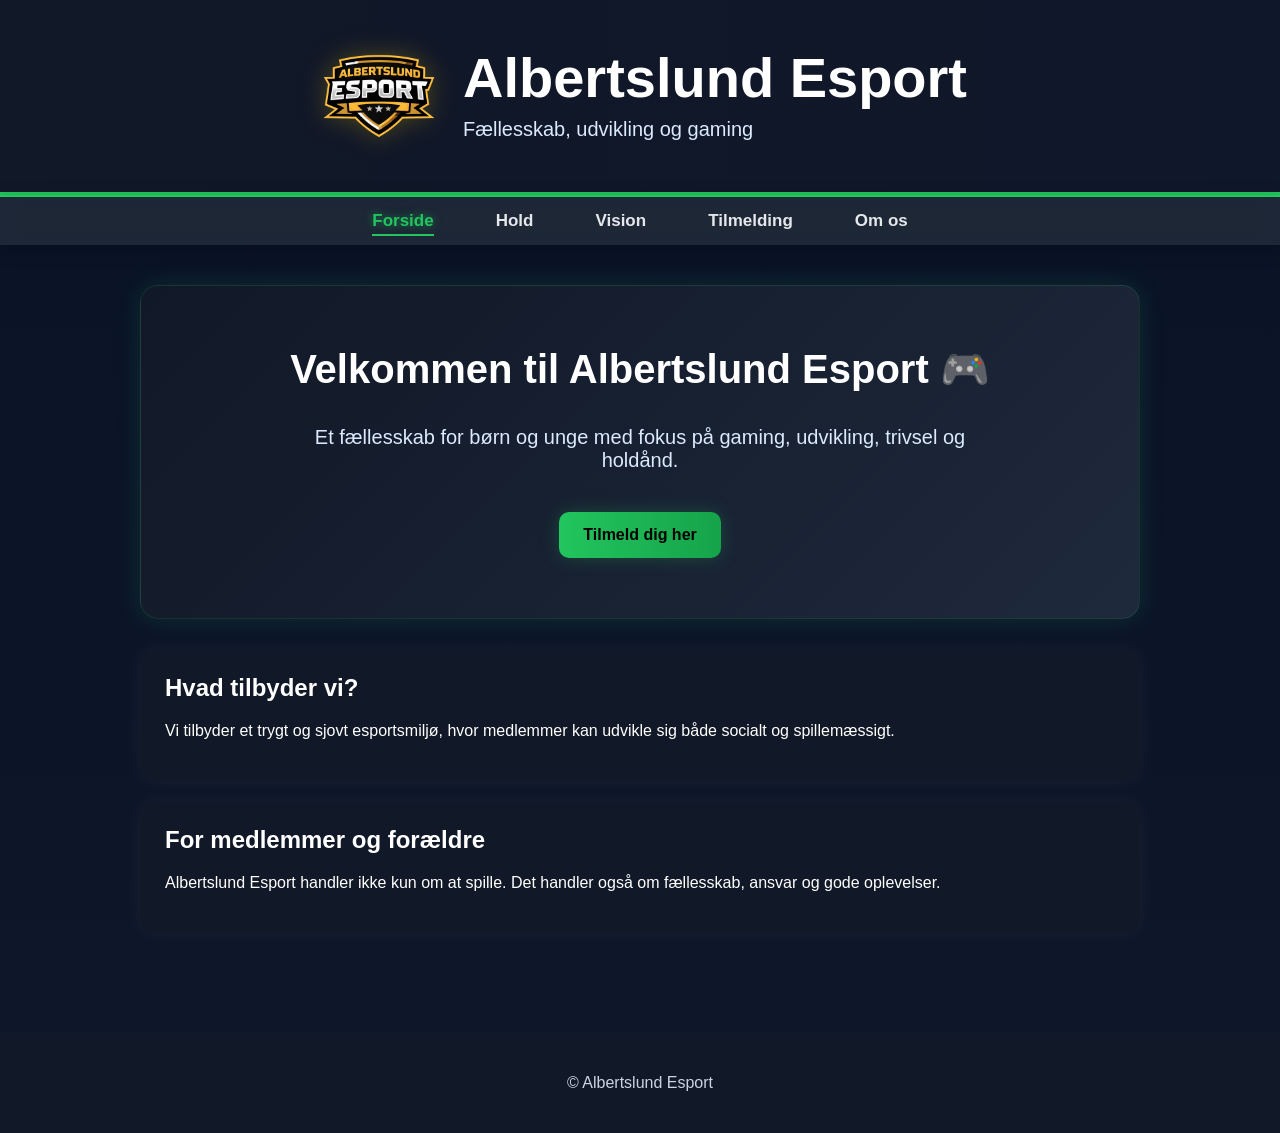
==== index.html @ 55d996cd "Update index.html" ====
<!DOCTYPE html>
<html lang="da">
<head>
  <meta charset="UTF-8">
  <meta name="viewport" content="width=device-width, initial-scale=1.0">
  <title>Albertslund Esport</title>
  <link rel="stylesheet" href="style.css">
</head>

<body>

<header>
  <div class="header-inner">
    <img src="logo.png" alt="Albertslund Esport logo" class="logo">
    <div class="header-text">
      <h1>Albertslund Esport</h1>
      <p>Fællesskab, udvikling og gaming</p>
    </div>
  </div>
</header>

<nav class="navbar">
  <a href="index.html" class="active">Forside</a>
  <a href="hold.html">Hold</a>
  <a href="vision.html">Vision</a>
  <a href="tilmelding.html">Tilmelding</a>
  <a href="omos.html">Om os</a>
</nav>

<main>

  <section class="hero">
    <h2>Velkommen til Albertslund Esport 🎮</h2>
    <p>
      Et fællesskab for børn og unge med fokus på gaming,
      udvikling, trivsel og holdånd.
    </p>
    <a href="tilmelding.html" class="button">Tilmeld dig her</a>
  </section>

  <section class="card">
    <h2>Hvad tilbyder vi?</h2>
    <p>
      Vi tilbyder et trygt og sjovt esportsmiljø, hvor medlemmer kan
      udvikle sig både socialt og spillemæssigt.
    </p>
  </section>

  <section class="card">
    <h2>For medlemmer og forældre</h2>
    <p>
      Albertslund Esport handler ikke kun om at spille.
      Det handler også om fællesskab, ansvar og gode oplevelser.
    </p>
  </section>

</main>

<footer>
  <p>© Albertslund Esport</p>
</footer>

</body>
</html>
---- style.css ----
body {
  margin: 0;
  font-family: Arial, sans-serif;
  background: linear-gradient(180deg, #081226 0%, #0f172a 100%);
  color: white;
}

header {
  background: linear-gradient(90deg, #111827 0%, #0f172a 100%);
  padding: 30px 20px;
  text-align: center;
  border-bottom: 3px solid #22c55e;
}

header h1 {
  margin: 0;
  font-size: 48px;
}

header p {
  margin-top: 10px;
  color: #cbd5e1;
  font-size: 18px;
}

nav {
  background: rgba(31, 41, 55, 0.95);
  padding: 14px;
  text-align: center;
  position: sticky;
  top: 0;
}

nav a {
  color: white;
  text-decoration: none;
  margin: 0 16px;
  font-weight: bold;
  font-size: 17px;
}

nav a:hover {
  color: #22c55e;
}

main {
  max-width: 1000px;
  margin: 0 auto;
  padding: 40px 20px;
  text-align: center;
}

.hero {
  background: linear-gradient(135deg, #111827 0%, #1e293b 100%);
  padding: 60px 30px;
  border-radius: 18px;
  margin-bottom: 30px;
  box-shadow: 0 0 25px rgba(34, 197, 94, 0.15);
}

.hero h2 {
  font-size: 40px;
  margin-top: 0;
}

.hero p {
  font-size: 20px;
  color: #dbeafe;
  max-width: 700px;
  margin: 0 auto 20px;
}

.button {
  display: inline-block;
  margin-top: 20px;
  background: #22c55e;
  color: black;
  padding: 14px 24px;
  border-radius: 10px;
  text-decoration: none;
  font-weight: bold;
  font-size: 16px;
}

.button:hover {
  opacity: 0.9;
}

.card {
  background: #111827;
  padding: 25px;
  border-radius: 16px;
  margin-bottom: 20px;
  box-shadow: 0 0 18px rgba(255, 255, 255, 0.05);
  text-align: left;
}

.card h2,
.card h3 {
  margin-top: 0;
}

form {
  max-width: 700px;
  margin: 0 auto;
  text-align: left;
}

label {
  display: block;
  margin-top: 15px;
  margin-bottom: 6px;
  font-weight: bold;
}

input,
select,
textarea {
  display: block;
  width: 100%;
  padding: 12px;
  border: none;
  border-radius: 10px;
  box-sizing: border-box;
  font-family: Arial, sans-serif;
  margin-bottom: 10px;
  background: #f8fafc;
  color: #111827;
}

textarea {
  min-height: 120px;
}

button {
  margin-top: 20px;
  background: #22c55e;
  color: black;
  border: none;
  padding: 14px 22px;
  border-radius: 10px;
  font-weight: bold;
  cursor: pointer;
  font-size: 16px;
}

footer {
  text-align: center;
  padding: 25px;
  background: #111827;
  margin-top: 40px;
  color: #cbd5e1;
}

@media (max-width: 700px) {
  header h1 {
    font-size: 34px;
  }

  .hero h2 {
    font-size: 28px;
  }

  .hero p {
    font-size: 17px;
  }

  nav a {
    display: inline-block;
    margin: 8px 10px;
  }

  main {
    padding: 25px 15px;
  }
}
.logo {
  width: 150px;
  margin-bottom: 10px;
}
.header-inner {
  display: flex;
  align-items: center;
  justify-content: center;
  gap: 20px;
  flex-wrap: wrap;
}

.header-text {
  text-align: left;
}

.header-text h1 {
  margin: 0;
  font-size: 56px;
  line-height: 1;
}

.header-text p {
  margin-top: 12px;
  margin-bottom: 0;
  color: #dbeafe;
  font-size: 20px;
}

.logo {
  width: 130px;
  height: auto;
  margin-bottom: 0;
  filter: drop-shadow(0 0 12px rgba(255, 200, 0, 0.25));
}

@media (max-width: 700px) {
  .header-inner {
    flex-direction: column;
    gap: 12px;
  }

  .header-text {
    text-align: center;
  }

  .header-text h1 {
    font-size: 38px;
  }

  .header-text p {
    font-size: 17px;
  }

  .logo {
    width: 100px;
  }
}
.navbar {
  background: #1f2937;
  padding: 14px;
  display: flex;
  justify-content: center;
  gap: 30px;
  border-top: 2px solid #22c55e;
}

.navbar a {
  color: #e5e7eb;
  text-decoration: none;
  font-weight: bold;
  position: relative;
  transition: 0.3s;
}

/* Hover effekt */
.navbar a:hover {
  color: #22c55e;
}

/* Underline animation */
.navbar a::after {
  content: "";
  position: absolute;
  width: 0%;
  height: 2px;
  background: #22c55e;
  left: 0;
  bottom: -5px;
  transition: 0.3s;
}

.navbar a:hover::after {
  width: 100%;
}
.navbar {
  background: rgba(31, 41, 55, 0.95);
  padding: 14px;
  display: flex;
  justify-content: center;
  gap: 30px;
  border-top: 2px solid #22c55e;
  position: sticky;
  top: 0;
  z-index: 1000;
  backdrop-filter: blur(8px);
  box-shadow: 0 4px 18px rgba(0, 0, 0, 0.25);
}

.navbar a {
  color: #e5e7eb;
  text-decoration: none;
  font-weight: bold;
  position: relative;
  transition: color 0.25s ease, text-shadow 0.25s ease;
}

.navbar a:hover {
  color: #22c55e;
  text-shadow: 0 0 8px rgba(34, 197, 94, 0.6);
}

.navbar a::after {
  content: "";
  position: absolute;
  width: 0%;
  height: 2px;
  background: #22c55e;
  left: 0;
  bottom: -5px;
  transition: width 0.25s ease;
}

.navbar a:hover::after {
  width: 100%;
}

.button {
  display: inline-block;
  margin-top: 20px;
  background: linear-gradient(90deg, #22c55e 0%, #16a34a 100%);
  color: black;
  padding: 14px 24px;
  border-radius: 10px;
  text-decoration: none;
  font-weight: bold;
  font-size: 16px;
  box-shadow: 0 0 18px rgba(34, 197, 94, 0.25);
  transition: transform 0.2s ease, box-shadow 0.2s ease, opacity 0.2s ease;
}

.button:hover {
  transform: translateY(-2px);
  box-shadow: 0 0 24px rgba(34, 197, 94, 0.45);
  opacity: 1;
}

.card {
  background: #111827;
  padding: 25px;
  border-radius: 16px;
  margin-bottom: 20px;
  box-shadow: 0 0 18px rgba(255, 255, 255, 0.05);
  text-align: left;
  transition: transform 0.2s ease, box-shadow 0.2s ease;
}

.card:hover {
  transform: translateY(-3px);
  box-shadow: 0 0 24px rgba(34, 197, 94, 0.12);
}

.hero {
  background: linear-gradient(135deg, #111827 0%, #1e293b 100%);
  padding: 60px 30px;
  border-radius: 18px;
  margin-bottom: 30px;
  box-shadow: 0 0 25px rgba(34, 197, 94, 0.15);
  border: 1px solid rgba(34, 197, 94, 0.15);
}
.active {
  color: #22c55e !important;
  text-shadow: 0 0 8px rgba(34, 197, 94, 0.6);
}

.active::after {
  width: 100% !important;
}
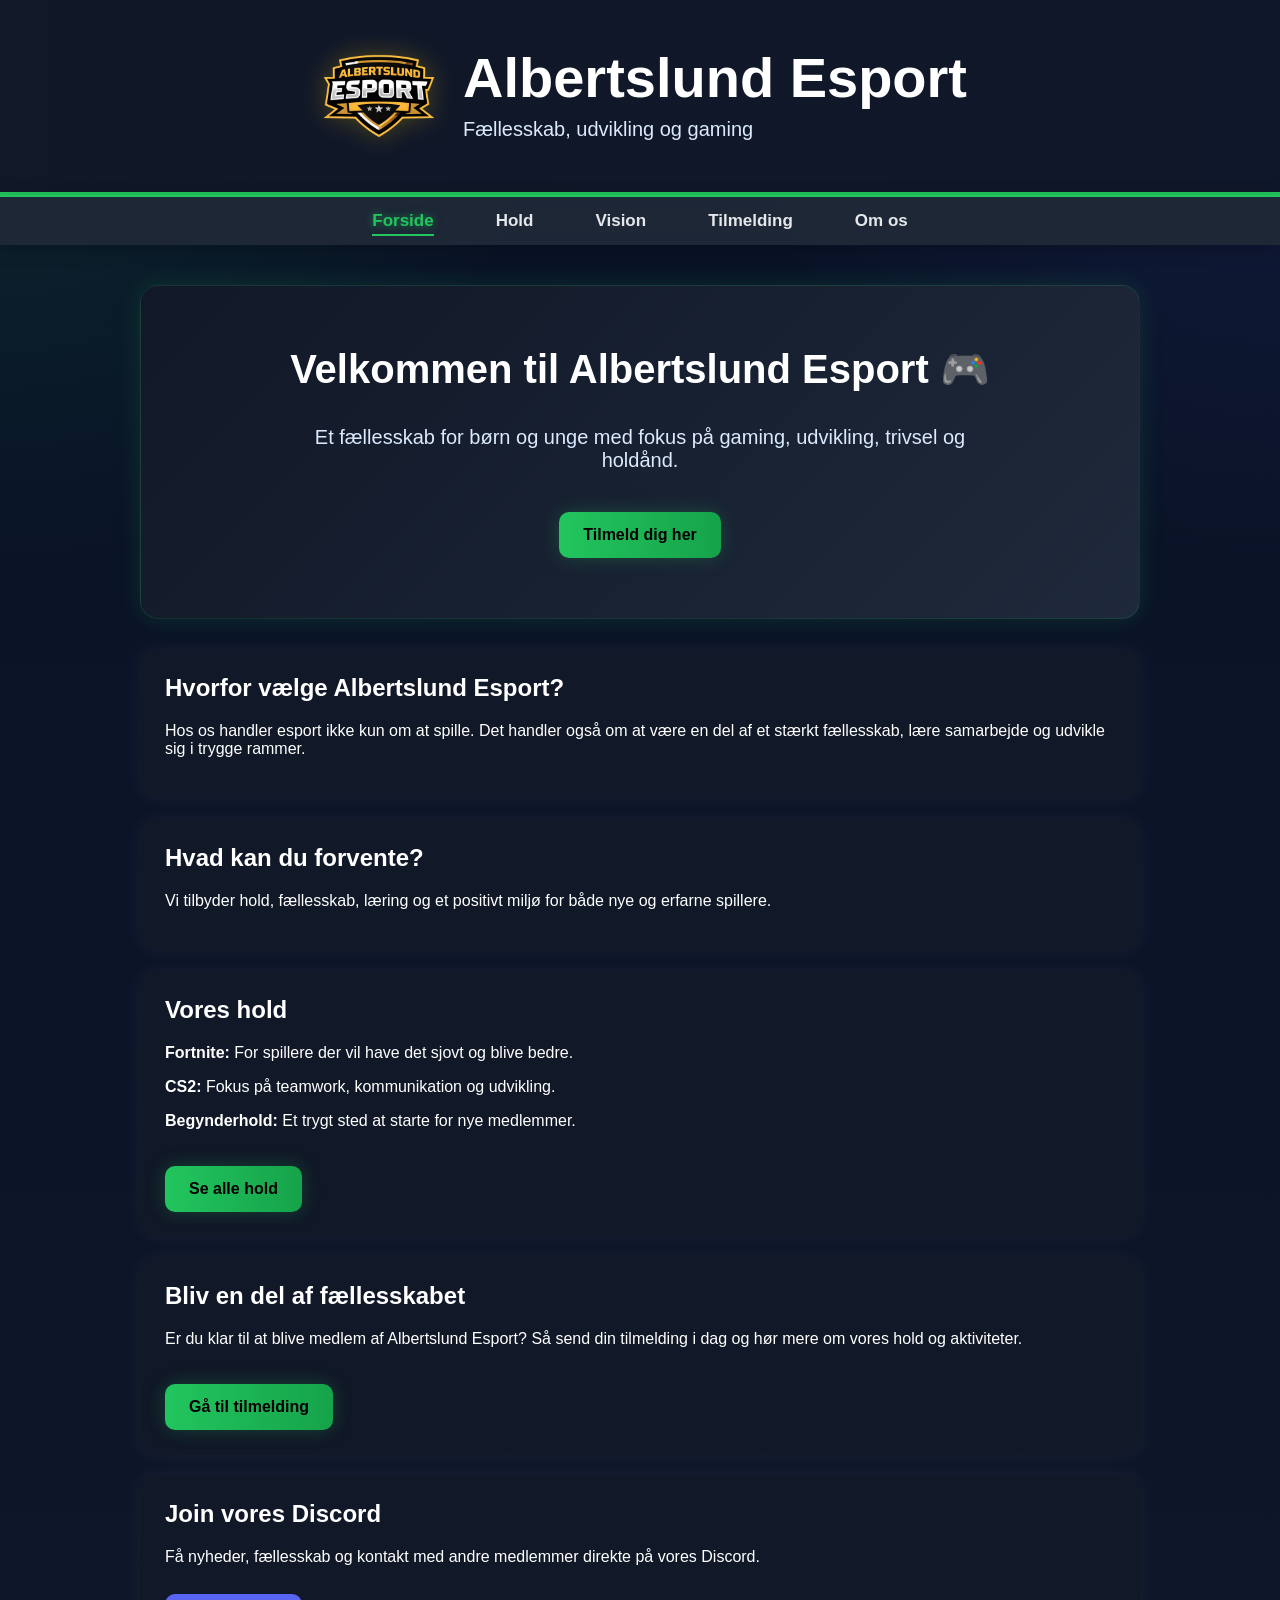
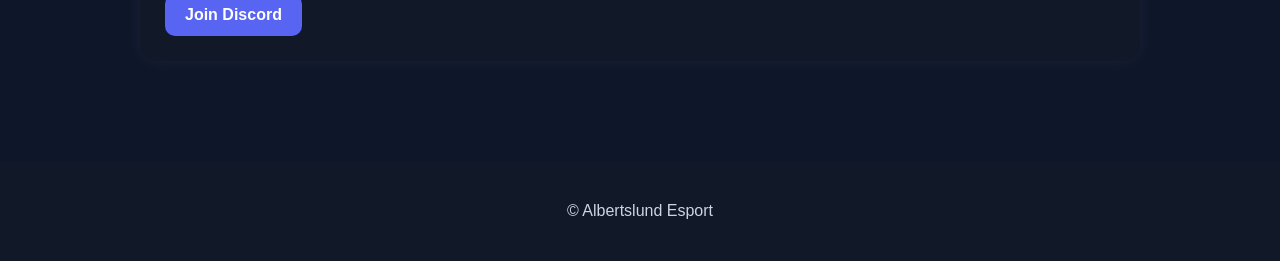
==== commit b911d5ba: "Update index.html" ====
--- a/index.html
+++ b/index.html
@@ -6,7 +6,6 @@
   <title>Albertslund Esport</title>
   <link rel="stylesheet" href="style.css">
 </head>
-
 <body>
 
 <header>
@@ -28,32 +27,55 @@
 </nav>
 
 <main>
-
   <section class="hero">
     <h2>Velkommen til Albertslund Esport 🎮</h2>
     <p>
-      Et fællesskab for børn og unge med fokus på gaming,
-      udvikling, trivsel og holdånd.
+      Et fællesskab for børn og unge med fokus på gaming, udvikling,
+      trivsel og holdånd.
     </p>
     <a href="tilmelding.html" class="button">Tilmeld dig her</a>
   </section>
 
   <section class="card">
-    <h2>Hvad tilbyder vi?</h2>
+    <h2>Hvorfor vælge Albertslund Esport?</h2>
     <p>
-      Vi tilbyder et trygt og sjovt esportsmiljø, hvor medlemmer kan
-      udvikle sig både socialt og spillemæssigt.
+      Hos os handler esport ikke kun om at spille. Det handler også om at være
+      en del af et stærkt fællesskab, lære samarbejde og udvikle sig i trygge rammer.
     </p>
   </section>
 
   <section class="card">
-    <h2>For medlemmer og forældre</h2>
+    <h2>Hvad kan du forvente?</h2>
     <p>
-      Albertslund Esport handler ikke kun om at spille.
-      Det handler også om fællesskab, ansvar og gode oplevelser.
+      Vi tilbyder hold, fællesskab, læring og et positivt miljø for både nye
+      og erfarne spillere.
     </p>
   </section>
 
+  <section class="card">
+    <h2>Vores hold</h2>
+    <p><strong>Fortnite:</strong> For spillere der vil have det sjovt og blive bedre.</p>
+    <p><strong>CS2:</strong> Fokus på teamwork, kommunikation og udvikling.</p>
+    <p><strong>Begynderhold:</strong> Et trygt sted at starte for nye medlemmer.</p>
+    <a href="hold.html" class="button">Se alle hold</a>
+  </section>
+
+  <section class="card">
+    <h2>Bliv en del af fællesskabet</h2>
+    <p>
+      Er du klar til at blive medlem af Albertslund Esport?
+      Så send din tilmelding i dag og hør mere om vores hold og aktiviteter.
+    </p>
+    <a href="tilmelding.html" class="button">Gå til tilmelding</a>
+  </section>
+
+  <section class="card">
+    <h2>Join vores Discord</h2>
+    <p>
+      Få nyheder, fællesskab og kontakt med andre medlemmer direkte på vores Discord.
+    </p>
+    <a href="https://discord.gg/j8yyB9Amp" class="link-button" target="_blank">Join Discord</a>
+  </section>
 </main>
 
 <footer>
--- a/style.css
+++ b/style.css
@@ -1,7 +1,10 @@
 body {
   margin: 0;
   font-family: Arial, sans-serif;
-  background: linear-gradient(180deg, #081226 0%, #0f172a 100%);
+  background:
+    radial-gradient(circle at top left, rgba(34, 197, 94, 0.12), transparent 25%),
+    radial-gradient(circle at top right, rgba(88, 101, 242, 0.12), transparent 25%),
+    linear-gradient(180deg, #081226 0%, #0f172a 100%);
   color: white;
 }
 
@@ -362,3 +365,19 @@
 .active::after {
   width: 100% !important;
 }
+.link-button {
+  display: inline-block;
+  margin-top: 12px;
+  background: #5865f2;
+  color: white;
+  padding: 12px 20px;
+  border-radius: 10px;
+  text-decoration: none;
+  font-weight: bold;
+  transition: transform 0.2s ease, opacity 0.2s ease;
+}
+
+.link-button:hover {
+  transform: translateY(-2px);
+  opacity: 0.92;
+}
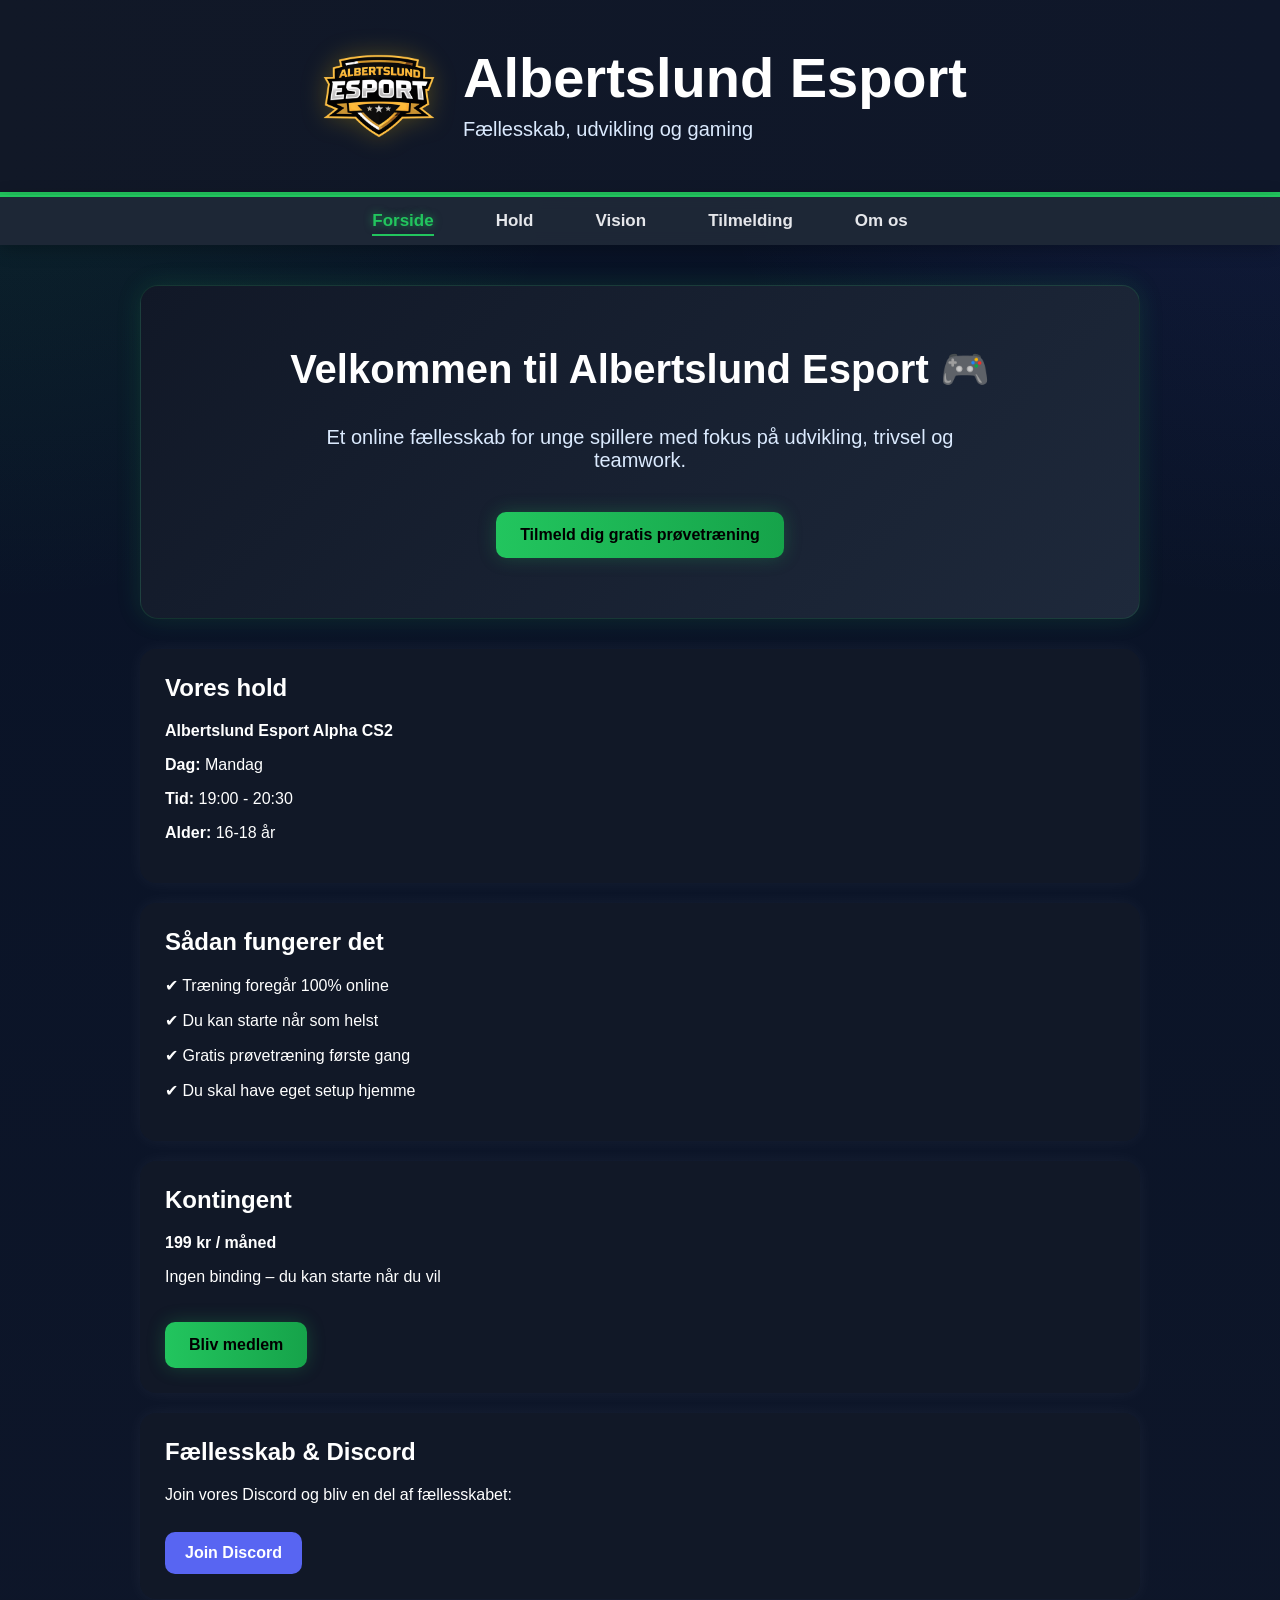
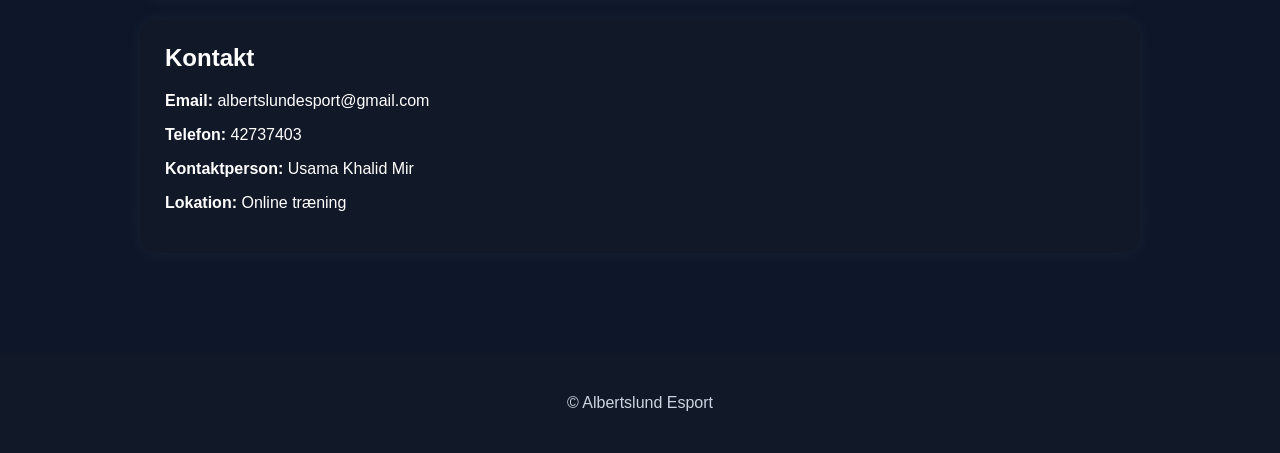
==== commit c34e4e5e: "Update index.html" ====
--- a/index.html
+++ b/index.html
@@ -27,55 +27,71 @@
 </nav>
 
 <main>
+
+  <!-- HERO -->
   <section class="hero">
     <h2>Velkommen til Albertslund Esport 🎮</h2>
     <p>
-      Et fællesskab for børn og unge med fokus på gaming, udvikling,
-      trivsel og holdånd.
+      Et online fællesskab for unge spillere med fokus på udvikling,
+      trivsel og teamwork.
     </p>
-    <a href="tilmelding.html" class="button">Tilmeld dig her</a>
+    <a href="tilmelding.html" class="button">Tilmeld dig gratis prøvetræning</a>
   </section>
 
+  <!-- HOLD -->
   <section class="card">
-    <h2>Hvorfor vælge Albertslund Esport?</h2>
-    <p>
-      Hos os handler esport ikke kun om at spille. Det handler også om at være
-      en del af et stærkt fællesskab, lære samarbejde og udvikle sig i trygge rammer.
-    </p>
+    <h2>Vores hold</h2>
+
+    <p><strong>Albertslund Esport Alpha CS2</strong></p>
+    <p><strong>Dag:</strong> Mandag</p>
+    <p><strong>Tid:</strong> 19:00 - 20:30</p>
+    <p><strong>Alder:</strong> 16-18 år</p>
+
   </section>
 
+  <!-- TRÆNING -->
   <section class="card">
-    <h2>Hvad kan du forvente?</h2>
-    <p>
-      Vi tilbyder hold, fællesskab, læring og et positivt miljø for både nye
-      og erfarne spillere.
-    </p>
+    <h2>Sådan fungerer det</h2>
+
+    <p>✔ Træning foregår 100% online</p>
+    <p>✔ Du kan starte når som helst</p>
+    <p>✔ Gratis prøvetræning første gang</p>
+    <p>✔ Du skal have eget setup hjemme</p>
+
   </section>
 
+  <!-- PRIS -->
   <section class="card">
-    <h2>Vores hold</h2>
-    <p><strong>Fortnite:</strong> For spillere der vil have det sjovt og blive bedre.</p>
-    <p><strong>CS2:</strong> Fokus på teamwork, kommunikation og udvikling.</p>
-    <p><strong>Begynderhold:</strong> Et trygt sted at starte for nye medlemmer.</p>
-    <a href="hold.html" class="button">Se alle hold</a>
+    <h2>Kontingent</h2>
+
+    <p><strong>199 kr / måned</strong></p>
+    <p>Ingen binding – du kan starte når du vil</p>
+
+    <a href="tilmelding.html" class="button">Bliv medlem</a>
   </section>
 
+  <!-- DISCORD -->
   <section class="card">
-    <h2>Bliv en del af fællesskabet</h2>
-    <p>
-      Er du klar til at blive medlem af Albertslund Esport?
-      Så send din tilmelding i dag og hør mere om vores hold og aktiviteter.
-    </p>
-    <a href="tilmelding.html" class="button">Gå til tilmelding</a>
+    <h2>Fællesskab & Discord</h2>
+
+    <p>Join vores Discord og bliv en del af fællesskabet:</p>
+
+    <a href="https://discord.gg/j8yyB9Amp" class="link-button" target="_blank">
+      Join Discord
+    </a>
   </section>
 
+  <!-- KONTAKT -->
   <section class="card">
-    <h2>Join vores Discord</h2>
-    <p>
-      Få nyheder, fællesskab og kontakt med andre medlemmer direkte på vores Discord.
-    </p>
-    <a href="https://discord.gg/j8yyB9Amp" class="link-button" target="_blank">Join Discord</a>
+    <h2>Kontakt</h2>
+
+    <p><strong>Email:</strong> albertslundesport@gmail.com</p>
+    <p><strong>Telefon:</strong> 42737403</p>
+    <p><strong>Kontaktperson:</strong> Usama Khalid Mir</p>
+    <p><strong>Lokation:</strong> Online træning</p>
+
   </section>
+
 </main>
 
 <footer>
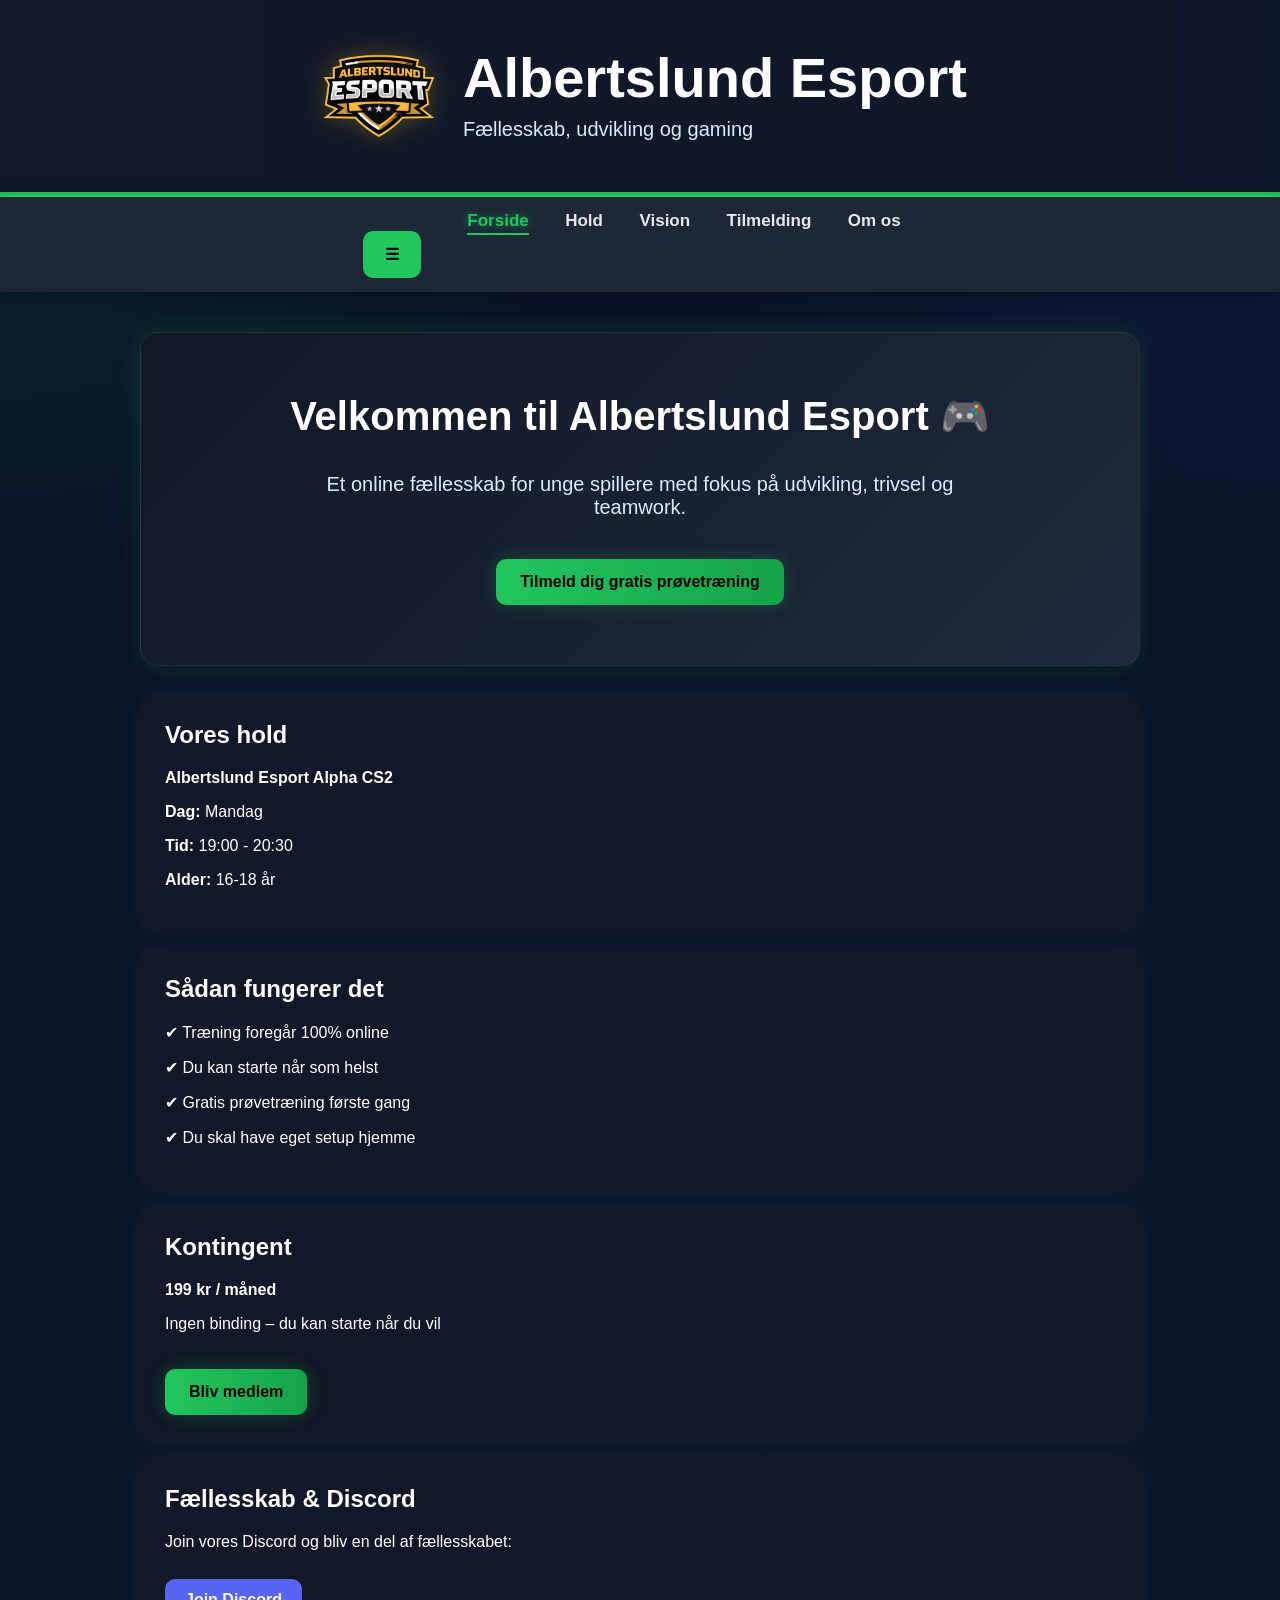
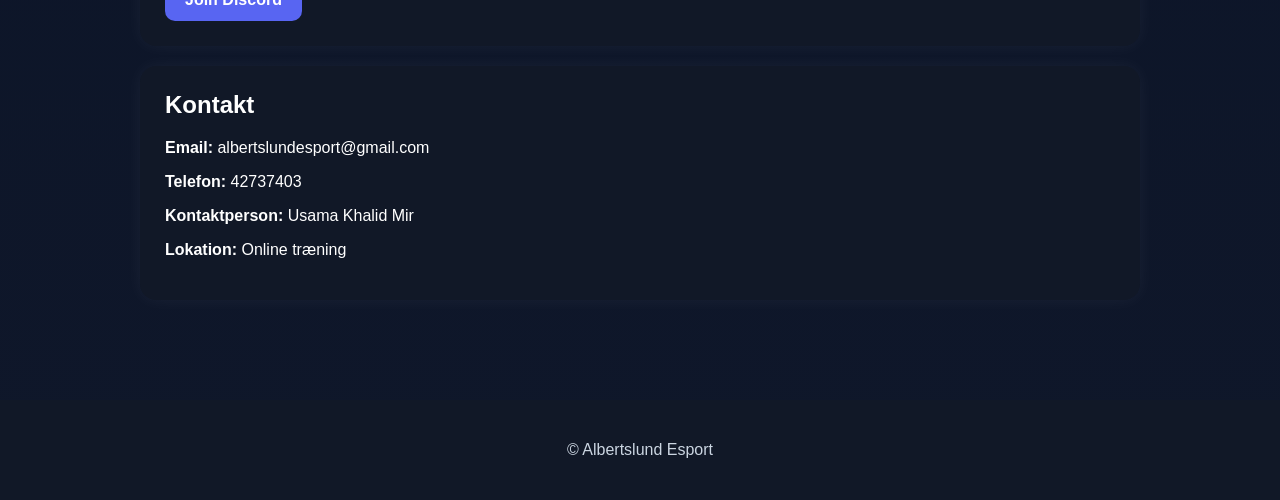
==== commit c41047c4: "Update index.html" ====
--- a/index.html
+++ b/index.html
@@ -19,11 +19,15 @@
 </header>
 
 <nav class="navbar">
-  <a href="index.html" class="active">Forside</a>
-  <a href="hold.html">Hold</a>
-  <a href="vision.html">Vision</a>
-  <a href="tilmelding.html">Tilmelding</a>
-  <a href="omos.html">Om os</a>
+  <button class="menu-toggle" aria-label="Åbn menu">☰</button>
+
+  <div class="nav-links">
+    <a href="index.html" class="active">Forside</a>
+    <a href="hold.html">Hold</a>
+    <a href="vision.html">Vision</a>
+    <a href="tilmelding.html">Tilmelding</a>
+    <a href="omos.html">Om os</a>
+  </div>
 </nav>
 
 <main>
--- a/style.css
+++ b/style.css
@@ -381,3 +381,122 @@
   transform: translateY(-2px);
   opacity: 0.92;
 }
+/* 📱 MOBIL DESIGN */
+@media (max-width: 768px) {
+
+  .header-inner {
+    flex-direction: column;
+    text-align: center;
+  }
+
+  .logo {
+    width: 120px;
+    margin-bottom: 10px;
+  }
+
+  .header-text h1 {
+    font-size: 24px;
+  }
+
+  .navbar {
+    display: flex;
+    flex-direction: column;
+    gap: 10px;
+  }
+
+  .navbar a {
+    display: block;
+    padding: 10px;
+  }
+
+  .hero {
+    padding: 30px 15px;
+  }
+
+  .hero h2 {
+    font-size: 22px;
+  }
+
+  .card {
+    margin: 15px;
+    padding: 15px;
+  }
+
+  .button,
+  .link-button {
+    width: 100%;
+    text-align: center;
+  }
+
+}
+/* Mobilvenligt layout */
+@media (max-width: 768px) {
+  .header-inner {
+    flex-direction: column;
+    text-align: center;
+    gap: 12px;
+  }
+
+  .header-text {
+    text-align: center;
+  }
+
+  .header-text h1 {
+    font-size: 34px;
+  }
+
+  .header-text p {
+    font-size: 16px;
+  }
+
+  .logo {
+    width: 100px;
+  }
+
+  .navbar {
+    flex-direction: column;
+    gap: 8px;
+    padding: 12px;
+  }
+
+  .navbar a {
+    display: block;
+    padding: 10px 0;
+  }
+
+  main {
+    padding: 20px 12px;
+  }
+
+  .hero {
+    padding: 30px 18px;
+  }
+
+  .hero h2 {
+    font-size: 28px;
+  }
+
+  .hero p {
+    font-size: 16px;
+  }
+
+  .card {
+    padding: 18px;
+    margin-bottom: 16px;
+  }
+
+  .button,
+  .link-button,
+  button {
+    display: block;
+    width: 100%;
+    box-sizing: border-box;
+    text-align: center;
+  }
+
+  input,
+  select,
+  textarea {
+    font-size: 16px;
+  }
+}
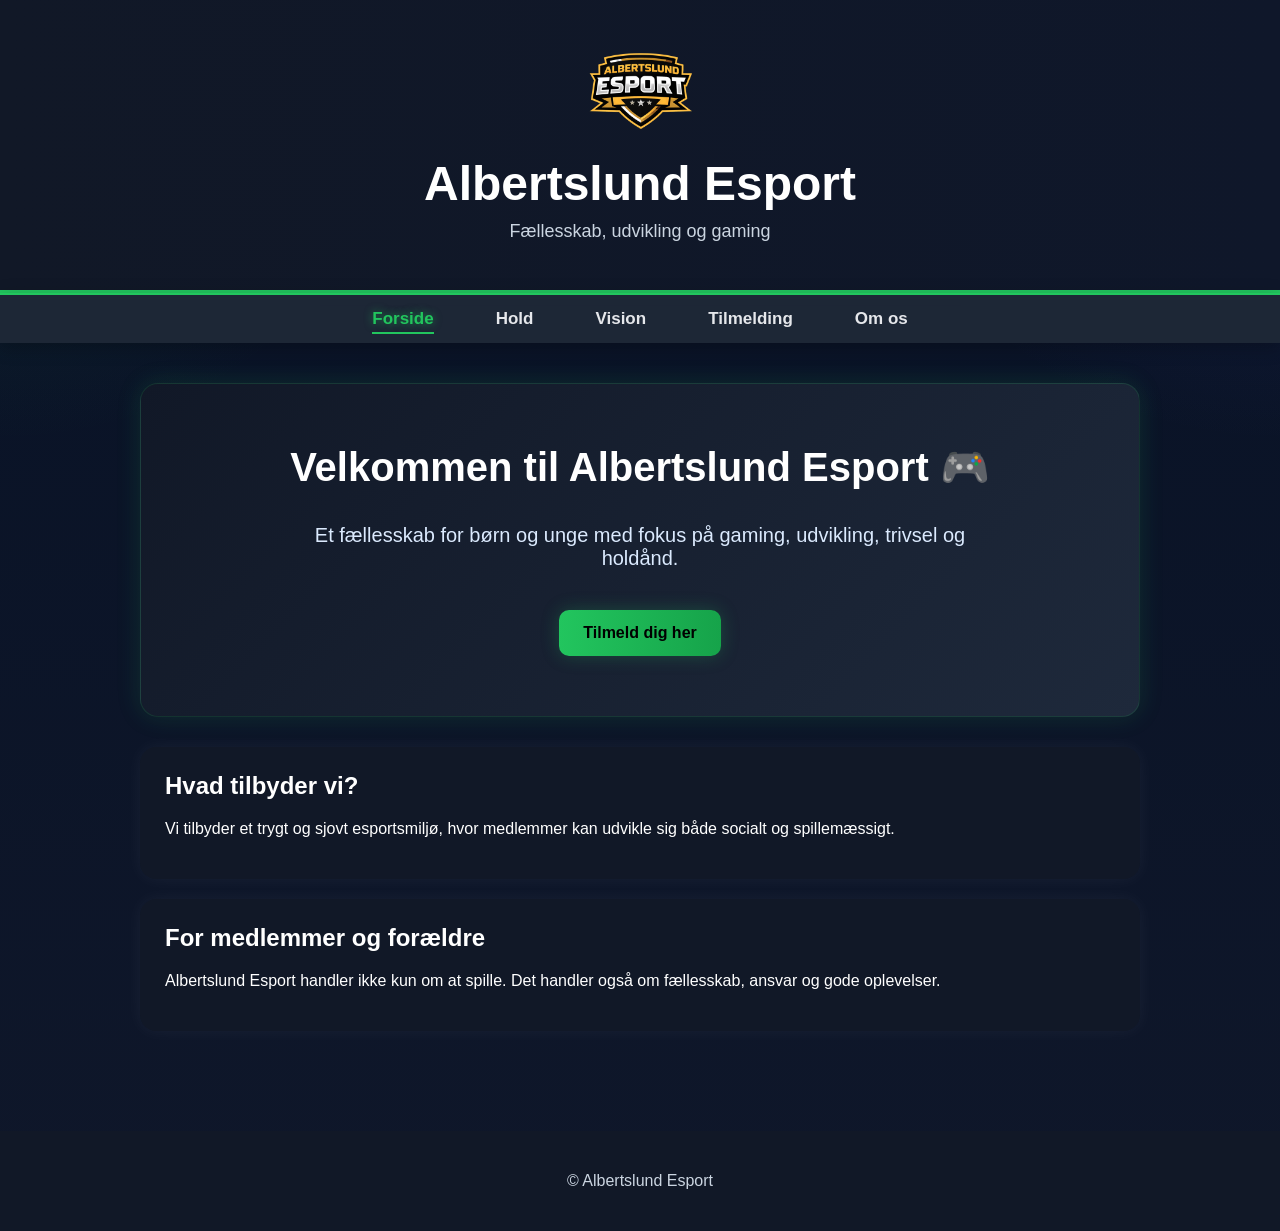
==== commit dfc9c769: "Update index.html" ====
--- a/index.html
+++ b/index.html
@@ -6,20 +6,17 @@
   <title>Albertslund Esport</title>
   <link rel="stylesheet" href="style.css">
 </head>
+
 <body>
 
 <header>
-  <div class="header-inner">
-    <img src="logo.png" alt="Albertslund Esport logo" class="logo">
-    <div class="header-text">
-      <h1>Albertslund Esport</h1>
-      <p>Fællesskab, udvikling og gaming</p>
-    </div>
-  </div>
+  <img src="logo.png" alt="Albertslund Esport logo" style="max-width: 120px;">
+  <h1>Albertslund Esport</h1>
+  <p>Fællesskab, udvikling og gaming</p>
 </header>
 
 <nav class="navbar">
-  <button class="menu-toggle" aria-label="Åbn menu">☰</button>
+  <button class="menu-toggle">☰</button>
 
   <div class="nav-links">
     <a href="index.html" class="active">Forside</a>
@@ -32,68 +29,29 @@
 
 <main>
 
-  <!-- HERO -->
   <section class="hero">
     <h2>Velkommen til Albertslund Esport 🎮</h2>
     <p>
-      Et online fællesskab for unge spillere med fokus på udvikling,
-      trivsel og teamwork.
+      Et fællesskab for børn og unge med fokus på gaming,
+      udvikling, trivsel og holdånd.
     </p>
-    <a href="tilmelding.html" class="button">Tilmeld dig gratis prøvetræning</a>
+    <a href="tilmelding.html" class="button">Tilmeld dig her</a>
   </section>
 
-  <!-- HOLD -->
   <section class="card">
-    <h2>Vores hold</h2>
-
-    <p><strong>Albertslund Esport Alpha CS2</strong></p>
-    <p><strong>Dag:</strong> Mandag</p>
-    <p><strong>Tid:</strong> 19:00 - 20:30</p>
-    <p><strong>Alder:</strong> 16-18 år</p>
-
+    <h2>Hvad tilbyder vi?</h2>
+    <p>
+      Vi tilbyder et trygt og sjovt esportsmiljø,
+      hvor medlemmer kan udvikle sig både socialt og spillemæssigt.
+    </p>
   </section>
 
-  <!-- TRÆNING -->
   <section class="card">
-    <h2>Sådan fungerer det</h2>
-
-    <p>✔ Træning foregår 100% online</p>
-    <p>✔ Du kan starte når som helst</p>
-    <p>✔ Gratis prøvetræning første gang</p>
-    <p>✔ Du skal have eget setup hjemme</p>
-
-  </section>
-
-  <!-- PRIS -->
-  <section class="card">
-    <h2>Kontingent</h2>
-
-    <p><strong>199 kr / måned</strong></p>
-    <p>Ingen binding – du kan starte når du vil</p>
-
-    <a href="tilmelding.html" class="button">Bliv medlem</a>
-  </section>
-
-  <!-- DISCORD -->
-  <section class="card">
-    <h2>Fællesskab & Discord</h2>
-
-    <p>Join vores Discord og bliv en del af fællesskabet:</p>
-
-    <a href="https://discord.gg/j8yyB9Amp" class="link-button" target="_blank">
-      Join Discord
-    </a>
-  </section>
-
-  <!-- KONTAKT -->
-  <section class="card">
-    <h2>Kontakt</h2>
-
-    <p><strong>Email:</strong> albertslundesport@gmail.com</p>
-    <p><strong>Telefon:</strong> 42737403</p>
-    <p><strong>Kontaktperson:</strong> Usama Khalid Mir</p>
-    <p><strong>Lokation:</strong> Online træning</p>
-
+    <h2>For medlemmer og forældre</h2>
+    <p>
+      Albertslund Esport handler ikke kun om at spille.
+      Det handler også om fællesskab, ansvar og gode oplevelser.
+    </p>
   </section>
 
 </main>
@@ -102,5 +60,15 @@
   <p>© Albertslund Esport</p>
 </footer>
 
+<!-- MENU SCRIPT -->
+<script>
+  const toggleButton = document.querySelector(".menu-toggle");
+  const navLinks = document.querySelector(".nav-links");
+
+  toggleButton.addEventListener("click", () => {
+    navLinks.classList.toggle("show");
+  });
+</script>
+
 </body>
 </html>
--- a/style.css
+++ b/style.css
@@ -500,3 +500,47 @@
     font-size: 16px;
   }
 }
+.menu-toggle {
+  display: none;
+  background: none;
+  border: 2px solid #22c55e;
+  color: white;
+  font-size: 24px;
+  padding: 8px 14px;
+  border-radius: 10px;
+  cursor: pointer;
+  margin: 0 auto;
+}
+
+.nav-links {
+  display: flex;
+  justify-content: center;
+  gap: 30px;
+}
+
+@media (max-width: 768px) {
+  .menu-toggle {
+    display: block;
+  }
+
+  .nav-links {
+    display: none;
+    flex-direction: column;
+    gap: 8px;
+    margin-top: 12px;
+  }
+
+  .nav-links.show {
+    display: flex;
+  }
+
+  .navbar {
+    display: block;
+    text-align: center;
+  }
+
+  .navbar a {
+    display: block;
+    padding: 10px 0;
+  }
+}
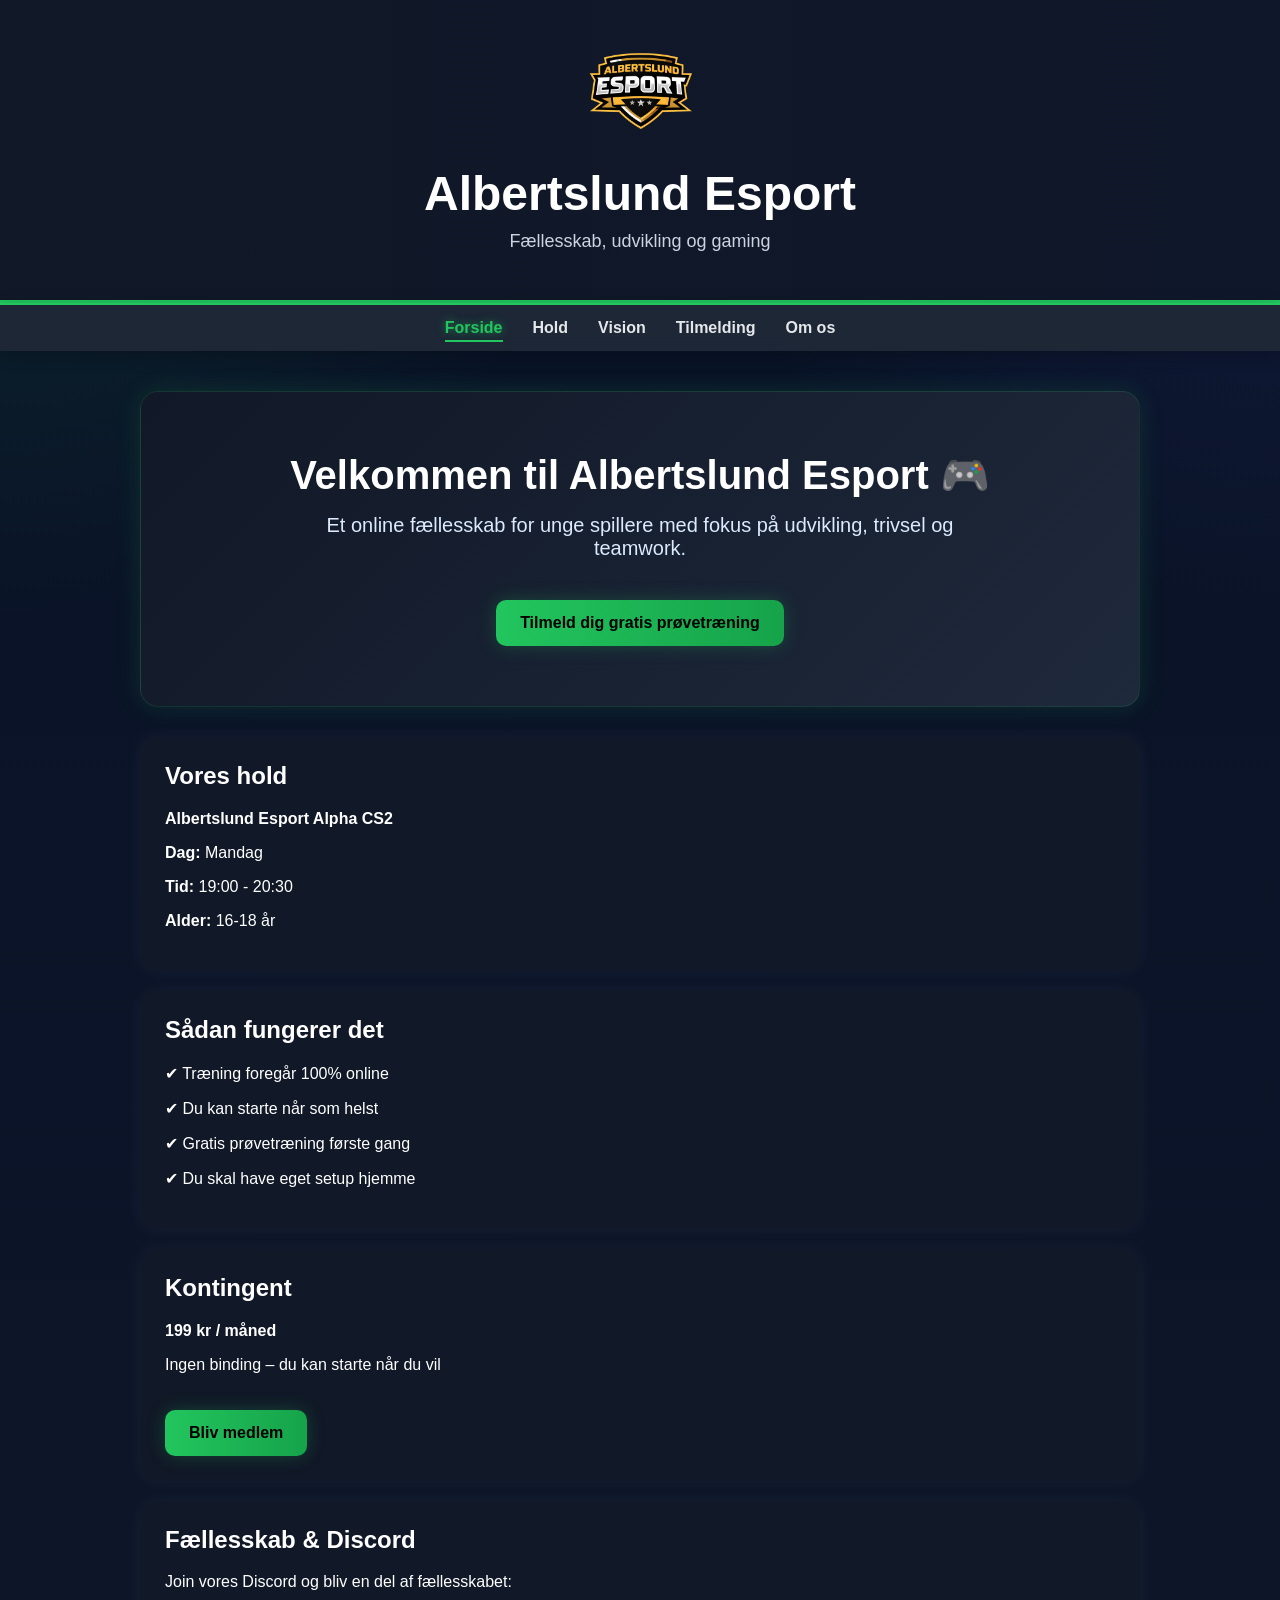
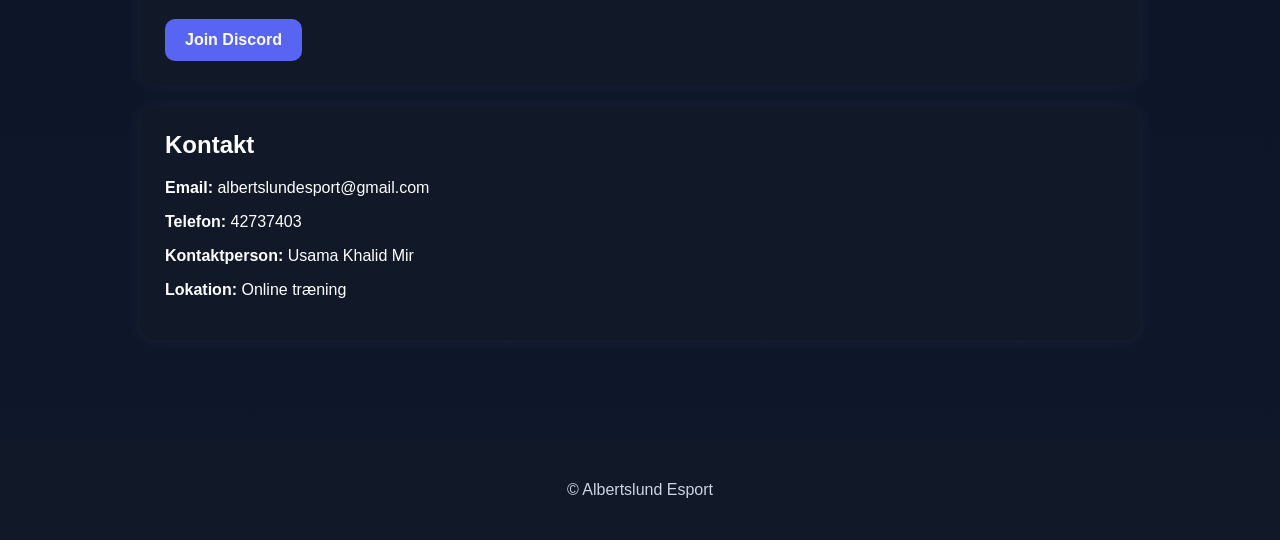
==== commit d8fcc726: "Index update" ====
--- a/index.html
+++ b/index.html
@@ -32,26 +32,64 @@
   <section class="hero">
     <h2>Velkommen til Albertslund Esport 🎮</h2>
     <p>
-      Et fællesskab for børn og unge med fokus på gaming,
-      udvikling, trivsel og holdånd.
+      Et online fællesskab for unge spillere med fokus på udvikling,
+      trivsel og teamwork.
     </p>
-    <a href="tilmelding.html" class="button">Tilmeld dig her</a>
+    <a href="tilmelding.html" class="button">Tilmeld dig gratis prøvetræning</a>
   </section>
 
+  <!-- HOLD -->
   <section class="card">
-    <h2>Hvad tilbyder vi?</h2>
-    <p>
-      Vi tilbyder et trygt og sjovt esportsmiljø,
-      hvor medlemmer kan udvikle sig både socialt og spillemæssigt.
-    </p>
+    <h2>Vores hold</h2>
+
+    <p><strong>Albertslund Esport Alpha CS2</strong></p>
+    <p><strong>Dag:</strong> Mandag</p>
+    <p><strong>Tid:</strong> 19:00 - 20:30</p>
+    <p><strong>Alder:</strong> 16-18 år</p>
+
   </section>
 
+  <!-- TRÆNING -->
   <section class="card">
-    <h2>For medlemmer og forældre</h2>
-    <p>
-      Albertslund Esport handler ikke kun om at spille.
-      Det handler også om fællesskab, ansvar og gode oplevelser.
-    </p>
+    <h2>Sådan fungerer det</h2>
+
+    <p>✔ Træning foregår 100% online</p>
+    <p>✔ Du kan starte når som helst</p>
+    <p>✔ Gratis prøvetræning første gang</p>
+    <p>✔ Du skal have eget setup hjemme</p>
+
+  </section>
+
+  <!-- PRIS -->
+  <section class="card">
+    <h2>Kontingent</h2>
+
+    <p><strong>199 kr / måned</strong></p>
+    <p>Ingen binding – du kan starte når du vil</p>
+
+    <a href="tilmelding.html" class="button">Bliv medlem</a>
+  </section>
+
+  <!-- DISCORD -->
+  <section class="card">
+    <h2>Fællesskab & Discord</h2>
+
+    <p>Join vores Discord og bliv en del af fællesskabet:</p>
+
+    <a href="https://discord.gg/j8yyB9Amp" class="link-button" target="_blank">
+      Join Discord
+    </a>
+  </section>
+
+  <!-- KONTAKT -->
+  <section class="card">
+    <h2>Kontakt</h2>
+
+    <p><strong>Email:</strong> albertslundesport@gmail.com</p>
+    <p><strong>Telefon:</strong> 42737403</p>
+    <p><strong>Kontaktperson:</strong> Usama Khalid Mir</p>
+    <p><strong>Lokation:</strong> Online træning</p>
+
   </section>
 
 </main>
--- a/style.css
+++ b/style.css
@@ -16,7 +16,7 @@
 }
 
 header h1 {
-  margin: 0;
+  margin: 10px 0 0 0;
   font-size: 48px;
 }
 
@@ -26,252 +26,14 @@
   font-size: 18px;
 }
 
-nav {
-  background: rgba(31, 41, 55, 0.95);
-  padding: 14px;
-  text-align: center;
-  position: sticky;
-  top: 0;
-}
-
-nav a {
-  color: white;
-  text-decoration: none;
-  margin: 0 16px;
-  font-weight: bold;
-  font-size: 17px;
-}
-
-nav a:hover {
-  color: #22c55e;
-}
-
-main {
-  max-width: 1000px;
-  margin: 0 auto;
-  padding: 40px 20px;
-  text-align: center;
-}
-
-.hero {
-  background: linear-gradient(135deg, #111827 0%, #1e293b 100%);
-  padding: 60px 30px;
-  border-radius: 18px;
-  margin-bottom: 30px;
-  box-shadow: 0 0 25px rgba(34, 197, 94, 0.15);
-}
-
-.hero h2 {
-  font-size: 40px;
-  margin-top: 0;
-}
-
-.hero p {
-  font-size: 20px;
-  color: #dbeafe;
-  max-width: 700px;
-  margin: 0 auto 20px;
-}
-
-.button {
-  display: inline-block;
-  margin-top: 20px;
-  background: #22c55e;
-  color: black;
-  padding: 14px 24px;
-  border-radius: 10px;
-  text-decoration: none;
-  font-weight: bold;
-  font-size: 16px;
-}
-
-.button:hover {
-  opacity: 0.9;
-}
-
-.card {
-  background: #111827;
-  padding: 25px;
-  border-radius: 16px;
-  margin-bottom: 20px;
-  box-shadow: 0 0 18px rgba(255, 255, 255, 0.05);
-  text-align: left;
-}
-
-.card h2,
-.card h3 {
-  margin-top: 0;
-}
-
-form {
-  max-width: 700px;
-  margin: 0 auto;
-  text-align: left;
-}
-
-label {
+.logo {
+  width: 120px;
+  height: auto;
   display: block;
-  margin-top: 15px;
-  margin-bottom: 6px;
-  font-weight: bold;
-}
-
-input,
-select,
-textarea {
-  display: block;
-  width: 100%;
-  padding: 12px;
-  border: none;
-  border-radius: 10px;
-  box-sizing: border-box;
-  font-family: Arial, sans-serif;
-  margin-bottom: 10px;
-  background: #f8fafc;
-  color: #111827;
-}
-
-textarea {
-  min-height: 120px;
-}
-
-button {
-  margin-top: 20px;
-  background: #22c55e;
-  color: black;
-  border: none;
-  padding: 14px 22px;
-  border-radius: 10px;
-  font-weight: bold;
-  cursor: pointer;
-  font-size: 16px;
-}
-
-footer {
-  text-align: center;
-  padding: 25px;
-  background: #111827;
-  margin-top: 40px;
-  color: #cbd5e1;
-}
-
-@media (max-width: 700px) {
-  header h1 {
-    font-size: 34px;
-  }
-
-  .hero h2 {
-    font-size: 28px;
-  }
-
-  .hero p {
-    font-size: 17px;
-  }
-
-  nav a {
-    display: inline-block;
-    margin: 8px 10px;
-  }
-
-  main {
-    padding: 25px 15px;
-  }
-}
-.logo {
-  width: 150px;
-  margin-bottom: 10px;
-}
-.header-inner {
-  display: flex;
-  align-items: center;
-  justify-content: center;
-  gap: 20px;
-  flex-wrap: wrap;
-}
-
-.header-text {
-  text-align: left;
-}
-
-.header-text h1 {
-  margin: 0;
-  font-size: 56px;
-  line-height: 1;
-}
-
-.header-text p {
-  margin-top: 12px;
-  margin-bottom: 0;
-  color: #dbeafe;
-  font-size: 20px;
-}
-
-.logo {
-  width: 130px;
-  height: auto;
-  margin-bottom: 0;
+  margin: 0 auto 10px;
   filter: drop-shadow(0 0 12px rgba(255, 200, 0, 0.25));
 }
 
-@media (max-width: 700px) {
-  .header-inner {
-    flex-direction: column;
-    gap: 12px;
-  }
-
-  .header-text {
-    text-align: center;
-  }
-
-  .header-text h1 {
-    font-size: 38px;
-  }
-
-  .header-text p {
-    font-size: 17px;
-  }
-
-  .logo {
-    width: 100px;
-  }
-}
-.navbar {
-  background: #1f2937;
-  padding: 14px;
-  display: flex;
-  justify-content: center;
-  gap: 30px;
-  border-top: 2px solid #22c55e;
-}
-
-.navbar a {
-  color: #e5e7eb;
-  text-decoration: none;
-  font-weight: bold;
-  position: relative;
-  transition: 0.3s;
-}
-
-/* Hover effekt */
-.navbar a:hover {
-  color: #22c55e;
-}
-
-/* Underline animation */
-.navbar a::after {
-  content: "";
-  position: absolute;
-  width: 0%;
-  height: 2px;
-  background: #22c55e;
-  left: 0;
-  bottom: -5px;
-  transition: 0.3s;
-}
-
-.navbar a:hover::after {
-  width: 100%;
-}
 .navbar {
   background: rgba(31, 41, 55, 0.95);
   padding: 14px;
@@ -286,6 +48,12 @@
   box-shadow: 0 4px 18px rgba(0, 0, 0, 0.25);
 }
 
+.nav-links {
+  display: flex;
+  justify-content: center;
+  gap: 30px;
+}
+
 .navbar a {
   color: #e5e7eb;
   text-decoration: none;
@@ -314,24 +82,42 @@
   width: 100%;
 }
 
-.button {
-  display: inline-block;
-  margin-top: 20px;
-  background: linear-gradient(90deg, #22c55e 0%, #16a34a 100%);
-  color: black;
-  padding: 14px 24px;
-  border-radius: 10px;
-  text-decoration: none;
-  font-weight: bold;
-  font-size: 16px;
-  box-shadow: 0 0 18px rgba(34, 197, 94, 0.25);
-  transition: transform 0.2s ease, box-shadow 0.2s ease, opacity 0.2s ease;
-}
-
-.button:hover {
-  transform: translateY(-2px);
-  box-shadow: 0 0 24px rgba(34, 197, 94, 0.45);
-  opacity: 1;
+.active {
+  color: #22c55e !important;
+  text-shadow: 0 0 8px rgba(34, 197, 94, 0.6);
+}
+
+.active::after {
+  width: 100% !important;
+}
+
+main {
+  max-width: 1000px;
+  margin: 0 auto;
+  padding: 40px 20px;
+}
+
+.hero {
+  background: linear-gradient(135deg, #111827 0%, #1e293b 100%);
+  padding: 60px 30px;
+  border-radius: 18px;
+  margin-bottom: 30px;
+  box-shadow: 0 0 25px rgba(34, 197, 94, 0.15);
+  border: 1px solid rgba(34, 197, 94, 0.15);
+  text-align: center;
+}
+
+.hero h2 {
+  font-size: 40px;
+  margin-top: 0;
+  margin-bottom: 15px;
+}
+
+.hero p {
+  font-size: 20px;
+  color: #dbeafe;
+  max-width: 700px;
+  margin: 0 auto 20px;
 }
 
 .card {
@@ -349,22 +135,31 @@
   box-shadow: 0 0 24px rgba(34, 197, 94, 0.12);
 }
 
-.hero {
-  background: linear-gradient(135deg, #111827 0%, #1e293b 100%);
-  padding: 60px 30px;
-  border-radius: 18px;
-  margin-bottom: 30px;
-  box-shadow: 0 0 25px rgba(34, 197, 94, 0.15);
-  border: 1px solid rgba(34, 197, 94, 0.15);
-}
-.active {
-  color: #22c55e !important;
-  text-shadow: 0 0 8px rgba(34, 197, 94, 0.6);
-}
-
-.active::after {
-  width: 100% !important;
-}
+.card h2,
+.card h3 {
+  margin-top: 0;
+}
+
+.button {
+  display: inline-block;
+  margin-top: 20px;
+  background: linear-gradient(90deg, #22c55e 0%, #16a34a 100%);
+  color: black;
+  padding: 14px 24px;
+  border-radius: 10px;
+  text-decoration: none;
+  font-weight: bold;
+  font-size: 16px;
+  box-shadow: 0 0 18px rgba(34, 197, 94, 0.25);
+  transition: transform 0.2s ease, box-shadow 0.2s ease, opacity 0.2s ease;
+}
+
+.button:hover {
+  transform: translateY(-2px);
+  box-shadow: 0 0 24px rgba(34, 197, 94, 0.45);
+  opacity: 1;
+}
+
 .link-button {
   display: inline-block;
   margin-top: 12px;
@@ -381,71 +176,77 @@
   transform: translateY(-2px);
   opacity: 0.92;
 }
-/* 📱 MOBIL DESIGN */
+
+form {
+  max-width: 700px;
+  margin: 0 auto;
+  text-align: left;
+}
+
+label {
+  display: block;
+  margin-top: 15px;
+  margin-bottom: 6px;
+  font-weight: bold;
+}
+
+input,
+select,
+textarea {
+  display: block;
+  width: 100%;
+  padding: 12px;
+  border: none;
+  border-radius: 10px;
+  box-sizing: border-box;
+  font-family: Arial, sans-serif;
+  margin-bottom: 10px;
+  background: #f8fafc;
+  color: #111827;
+}
+
+textarea {
+  min-height: 120px;
+}
+
+button {
+  margin-top: 20px;
+  background: #22c55e;
+  color: black;
+  border: none;
+  padding: 14px 22px;
+  border-radius: 10px;
+  font-weight: bold;
+  cursor: pointer;
+  font-size: 16px;
+}
+
+footer {
+  text-align: center;
+  padding: 25px;
+  background: #111827;
+  margin-top: 40px;
+  color: #cbd5e1;
+}
+
+.menu-toggle {
+  display: none;
+  background: none;
+  border: 2px solid #22c55e;
+  color: white;
+  font-size: 24px;
+  padding: 8px 14px;
+  border-radius: 10px;
+  cursor: pointer;
+  margin: 0 auto;
+}
+
 @media (max-width: 768px) {
-
-  .header-inner {
-    flex-direction: column;
-    text-align: center;
-  }
-
-  .logo {
-    width: 120px;
-    margin-bottom: 10px;
-  }
-
-  .header-text h1 {
-    font-size: 24px;
-  }
-
-  .navbar {
-    display: flex;
-    flex-direction: column;
-    gap: 10px;
-  }
-
-  .navbar a {
-    display: block;
-    padding: 10px;
-  }
-
-  .hero {
-    padding: 30px 15px;
-  }
-
-  .hero h2 {
-    font-size: 22px;
-  }
-
-  .card {
-    margin: 15px;
-    padding: 15px;
-  }
-
-  .button,
-  .link-button {
-    width: 100%;
-    text-align: center;
-  }
-
-}
-/* Mobilvenligt layout */
-@media (max-width: 768px) {
-  .header-inner {
-    flex-direction: column;
-    text-align: center;
-    gap: 12px;
-  }
-
-  .header-text {
-    text-align: center;
-  }
-
-  .header-text h1 {
+  header h1 {
     font-size: 34px;
   }
 
-  .header-text p {
+  header p {
     font-size: 16px;
   }
 
@@ -453,10 +254,24 @@
     width: 100px;
   }
 
-  .navbar {
+  .menu-toggle {
+    display: block;
+  }
+
+  .nav-links {
+    display: none;
     flex-direction: column;
     gap: 8px;
-    padding: 12px;
+    margin-top: 12px;
+  }
+
+  .nav-links.show {
+    display: flex;
+  }
+
+  .navbar {
+    display: block;
+    text-align: center;
   }
 
   .navbar a {
@@ -500,47 +315,3 @@
     font-size: 16px;
   }
 }
-.menu-toggle {
-  display: none;
-  background: none;
-  border: 2px solid #22c55e;
-  color: white;
-  font-size: 24px;
-  padding: 8px 14px;
-  border-radius: 10px;
-  cursor: pointer;
-  margin: 0 auto;
-}
-
-.nav-links {
-  display: flex;
-  justify-content: center;
-  gap: 30px;
-}
-
-@media (max-width: 768px) {
-  .menu-toggle {
-    display: block;
-  }
-
-  .nav-links {
-    display: none;
-    flex-direction: column;
-    gap: 8px;
-    margin-top: 12px;
-  }
-
-  .nav-links.show {
-    display: flex;
-  }
-
-  .navbar {
-    display: block;
-    text-align: center;
-  }
-
-  .navbar a {
-    display: block;
-    padding: 10px 0;
-  }
-}
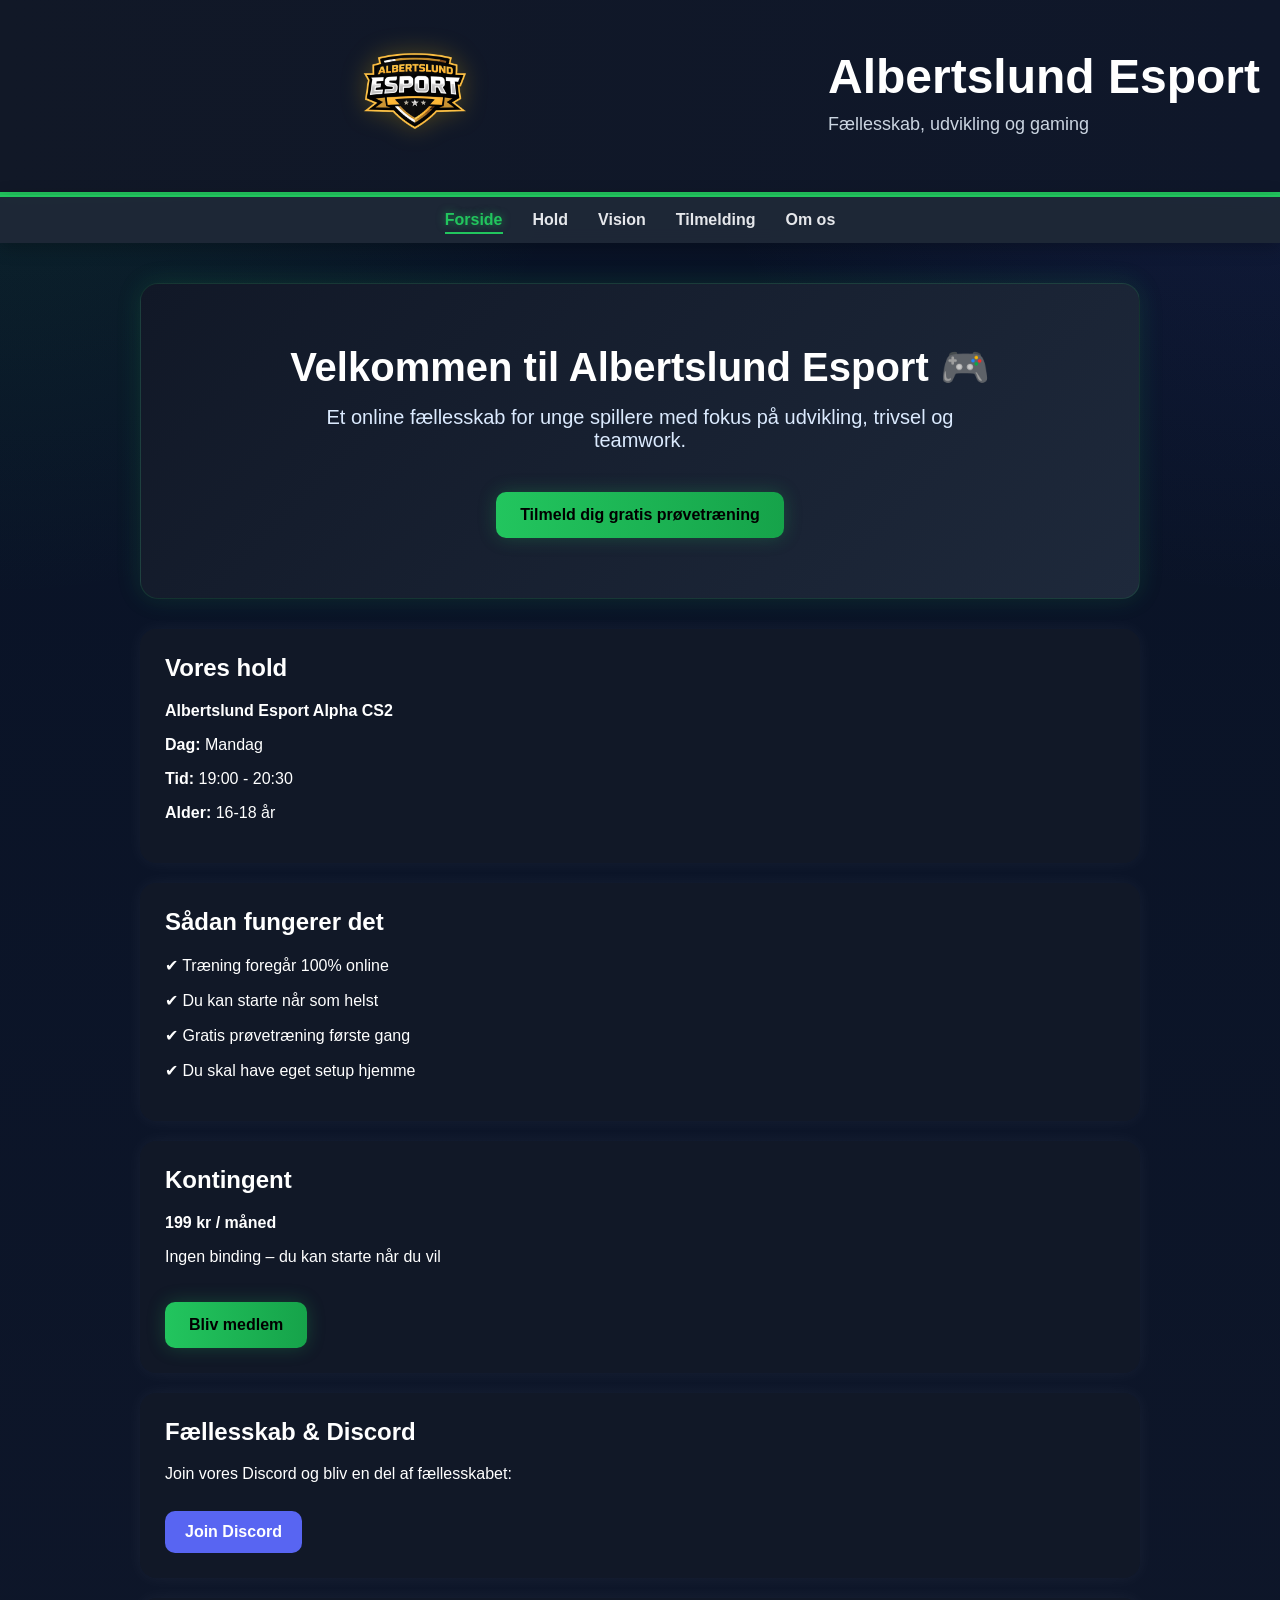
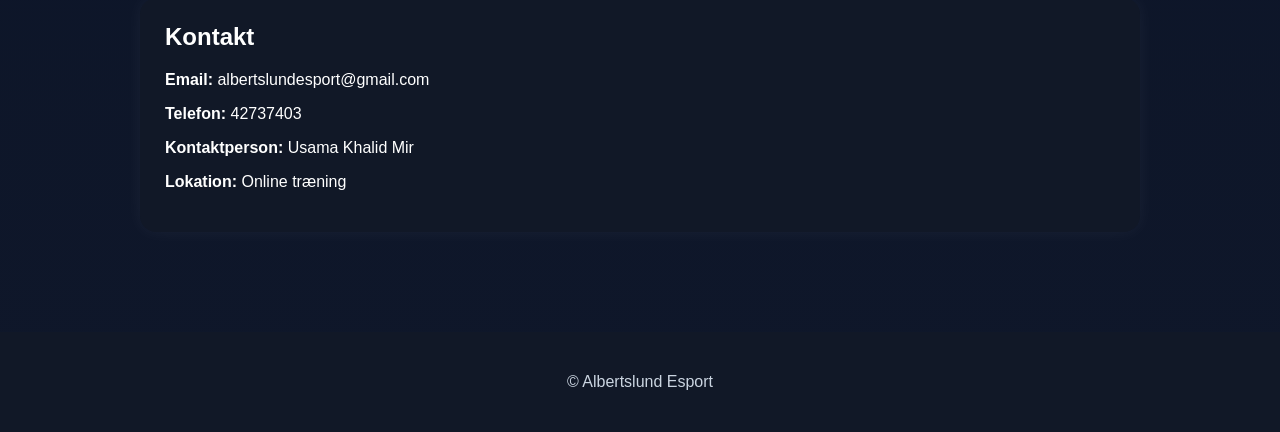
==== commit 751daddf: "udpate" ====
--- a/index.html
+++ b/index.html
@@ -5,14 +5,20 @@
   <meta name="viewport" content="width=device-width, initial-scale=1.0">
   <title>Albertslund Esport</title>
   <link rel="stylesheet" href="style.css">
+  <link rel="icon" type="image/png" href="logo.png">
 </head>
 
 <body>
 
 <header>
-  <img src="logo.png" alt="Albertslund Esport logo" style="max-width: 120px;">
-  <h1>Albertslund Esport</h1>
-  <p>Fællesskab, udvikling og gaming</p>
+  <div class="header-inner">
+    <img src="logo.png" alt="Albertslund Esport logo" class="logo">
+    
+    <div class="header-text">
+      <h1>Albertslund Esport</h1>
+      <p>Fællesskab, udvikling og gaming</p>
+    </div>
+  </div>
 </header>
 
 <nav class="navbar">
@@ -38,7 +44,6 @@
     <a href="tilmelding.html" class="button">Tilmeld dig gratis prøvetræning</a>
   </section>
 
-  <!-- HOLD -->
   <section class="card">
     <h2>Vores hold</h2>
 
@@ -46,10 +51,8 @@
     <p><strong>Dag:</strong> Mandag</p>
     <p><strong>Tid:</strong> 19:00 - 20:30</p>
     <p><strong>Alder:</strong> 16-18 år</p>
-
   </section>
 
-  <!-- TRÆNING -->
   <section class="card">
     <h2>Sådan fungerer det</h2>
 
@@ -57,10 +60,8 @@
     <p>✔ Du kan starte når som helst</p>
     <p>✔ Gratis prøvetræning første gang</p>
     <p>✔ Du skal have eget setup hjemme</p>
-
   </section>
 
-  <!-- PRIS -->
   <section class="card">
     <h2>Kontingent</h2>
 
@@ -70,7 +71,6 @@
     <a href="tilmelding.html" class="button">Bliv medlem</a>
   </section>
 
-  <!-- DISCORD -->
   <section class="card">
     <h2>Fællesskab & Discord</h2>
 
@@ -81,7 +81,6 @@
     </a>
   </section>
 
-  <!-- KONTAKT -->
   <section class="card">
     <h2>Kontakt</h2>
 
@@ -89,7 +88,6 @@
     <p><strong>Telefon:</strong> 42737403</p>
     <p><strong>Kontaktperson:</strong> Usama Khalid Mir</p>
     <p><strong>Lokation:</strong> Online træning</p>
-
   </section>
 
 </main>
@@ -98,7 +96,6 @@
   <p>© Albertslund Esport</p>
 </footer>
 
-<!-- MENU SCRIPT -->
 <script>
   const toggleButton = document.querySelector(".menu-toggle");
   const navLinks = document.querySelector(".nav-links");
@@ -109,4 +106,4 @@
 </script>
 
 </body>
-</html>
+</html>
--- a/style.css
+++ b/style.css
@@ -8,6 +8,7 @@
   color: white;
 }
 
+/* HEADER */
 header {
   background: linear-gradient(90deg, #111827 0%, #0f172a 100%);
   padding: 30px 20px;
@@ -26,6 +27,18 @@
   font-size: 18px;
 }
 
+.header-inner {
+  display: flex;
+  align-items: center;
+  justify-content: center;
+  gap: 20px;
+}
+
+.header-text {
+  text-align: left;
+}
+
+/* LOGO */
 .logo {
   width: 120px;
   height: auto;
@@ -34,12 +47,10 @@
   filter: drop-shadow(0 0 12px rgba(255, 200, 0, 0.25));
 }
 
+/* NAVBAR */
 .navbar {
   background: rgba(31, 41, 55, 0.95);
   padding: 14px;
-  display: flex;
-  justify-content: center;
-  gap: 30px;
   border-top: 2px solid #22c55e;
   position: sticky;
   top: 0;
@@ -91,12 +102,14 @@
   width: 100% !important;
 }
 
+/* MAIN */
 main {
   max-width: 1000px;
   margin: 0 auto;
   padding: 40px 20px;
 }
 
+/* HERO */
 .hero {
   background: linear-gradient(135deg, #111827 0%, #1e293b 100%);
   padding: 60px 30px;
@@ -120,13 +133,13 @@
   margin: 0 auto 20px;
 }
 
+/* CARD */
 .card {
   background: #111827;
   padding: 25px;
   border-radius: 16px;
   margin-bottom: 20px;
   box-shadow: 0 0 18px rgba(255, 255, 255, 0.05);
-  text-align: left;
   transition: transform 0.2s ease, box-shadow 0.2s ease;
 }
 
@@ -140,6 +153,7 @@
   margin-top: 0;
 }
 
+/* BUTTON */
 .button {
   display: inline-block;
   margin-top: 20px;
@@ -151,15 +165,15 @@
   font-weight: bold;
   font-size: 16px;
   box-shadow: 0 0 18px rgba(34, 197, 94, 0.25);
-  transition: transform 0.2s ease, box-shadow 0.2s ease, opacity 0.2s ease;
+  transition: all 0.2s ease;
 }
 
 .button:hover {
   transform: translateY(-2px);
   box-shadow: 0 0 24px rgba(34, 197, 94, 0.45);
-  opacity: 1;
-}
-
+}
+
+/* DISCORD BUTTON */
 .link-button {
   display: inline-block;
   margin-top: 12px;
@@ -169,7 +183,7 @@
   border-radius: 10px;
   text-decoration: none;
   font-weight: bold;
-  transition: transform 0.2s ease, opacity 0.2s ease;
+  transition: all 0.2s ease;
 }
 
 .link-button:hover {
@@ -177,10 +191,10 @@
   opacity: 0.92;
 }
 
+/* FORM */
 form {
   max-width: 700px;
   margin: 0 auto;
-  text-align: left;
 }
 
 label {
@@ -193,13 +207,10 @@
 input,
 select,
 textarea {
-  display: block;
   width: 100%;
   padding: 12px;
+  border-radius: 10px;
   border: none;
-  border-radius: 10px;
-  box-sizing: border-box;
-  font-family: Arial, sans-serif;
   margin-bottom: 10px;
   background: #f8fafc;
   color: #111827;
@@ -218,9 +229,9 @@
   border-radius: 10px;
   font-weight: bold;
   cursor: pointer;
-  font-size: 16px;
-}
-
+}
+
+/* FOOTER */
 footer {
   text-align: center;
   padding: 25px;
@@ -229,6 +240,7 @@
   color: #cbd5e1;
 }
 
+/* BURGER MENU */
 .menu-toggle {
   display: none;
   background: none;
@@ -241,7 +253,9 @@
   margin: 0 auto;
 }
 
+/* MOBILE */
 @media (max-width: 768px) {
+
   header h1 {
     font-size: 34px;
   }
@@ -270,7 +284,6 @@
   }
 
   .navbar {
-    display: block;
     text-align: center;
   }
 
@@ -297,15 +310,12 @@
 
   .card {
     padding: 18px;
-    margin-bottom: 16px;
   }
 
   .button,
   .link-button,
   button {
-    display: block;
     width: 100%;
-    box-sizing: border-box;
     text-align: center;
   }
 
@@ -314,4 +324,4 @@
   textarea {
     font-size: 16px;
   }
-}
+}
